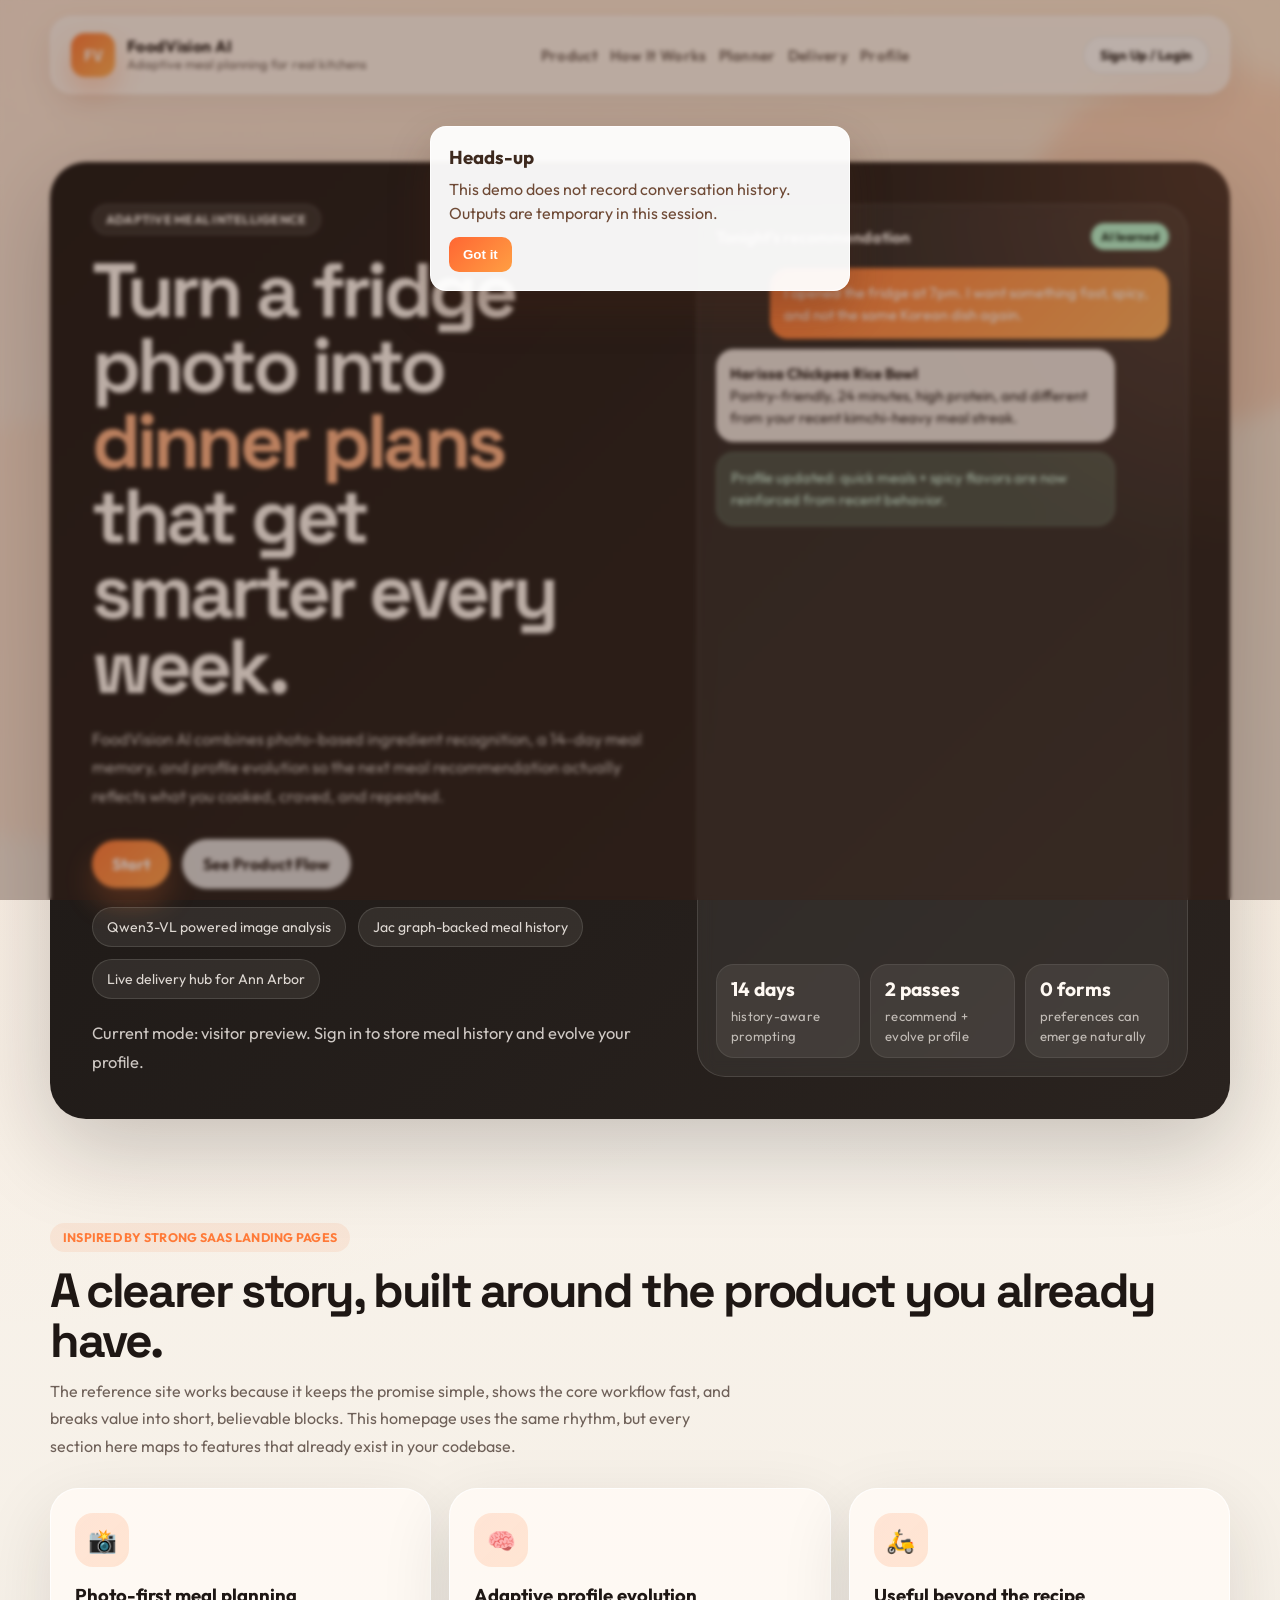
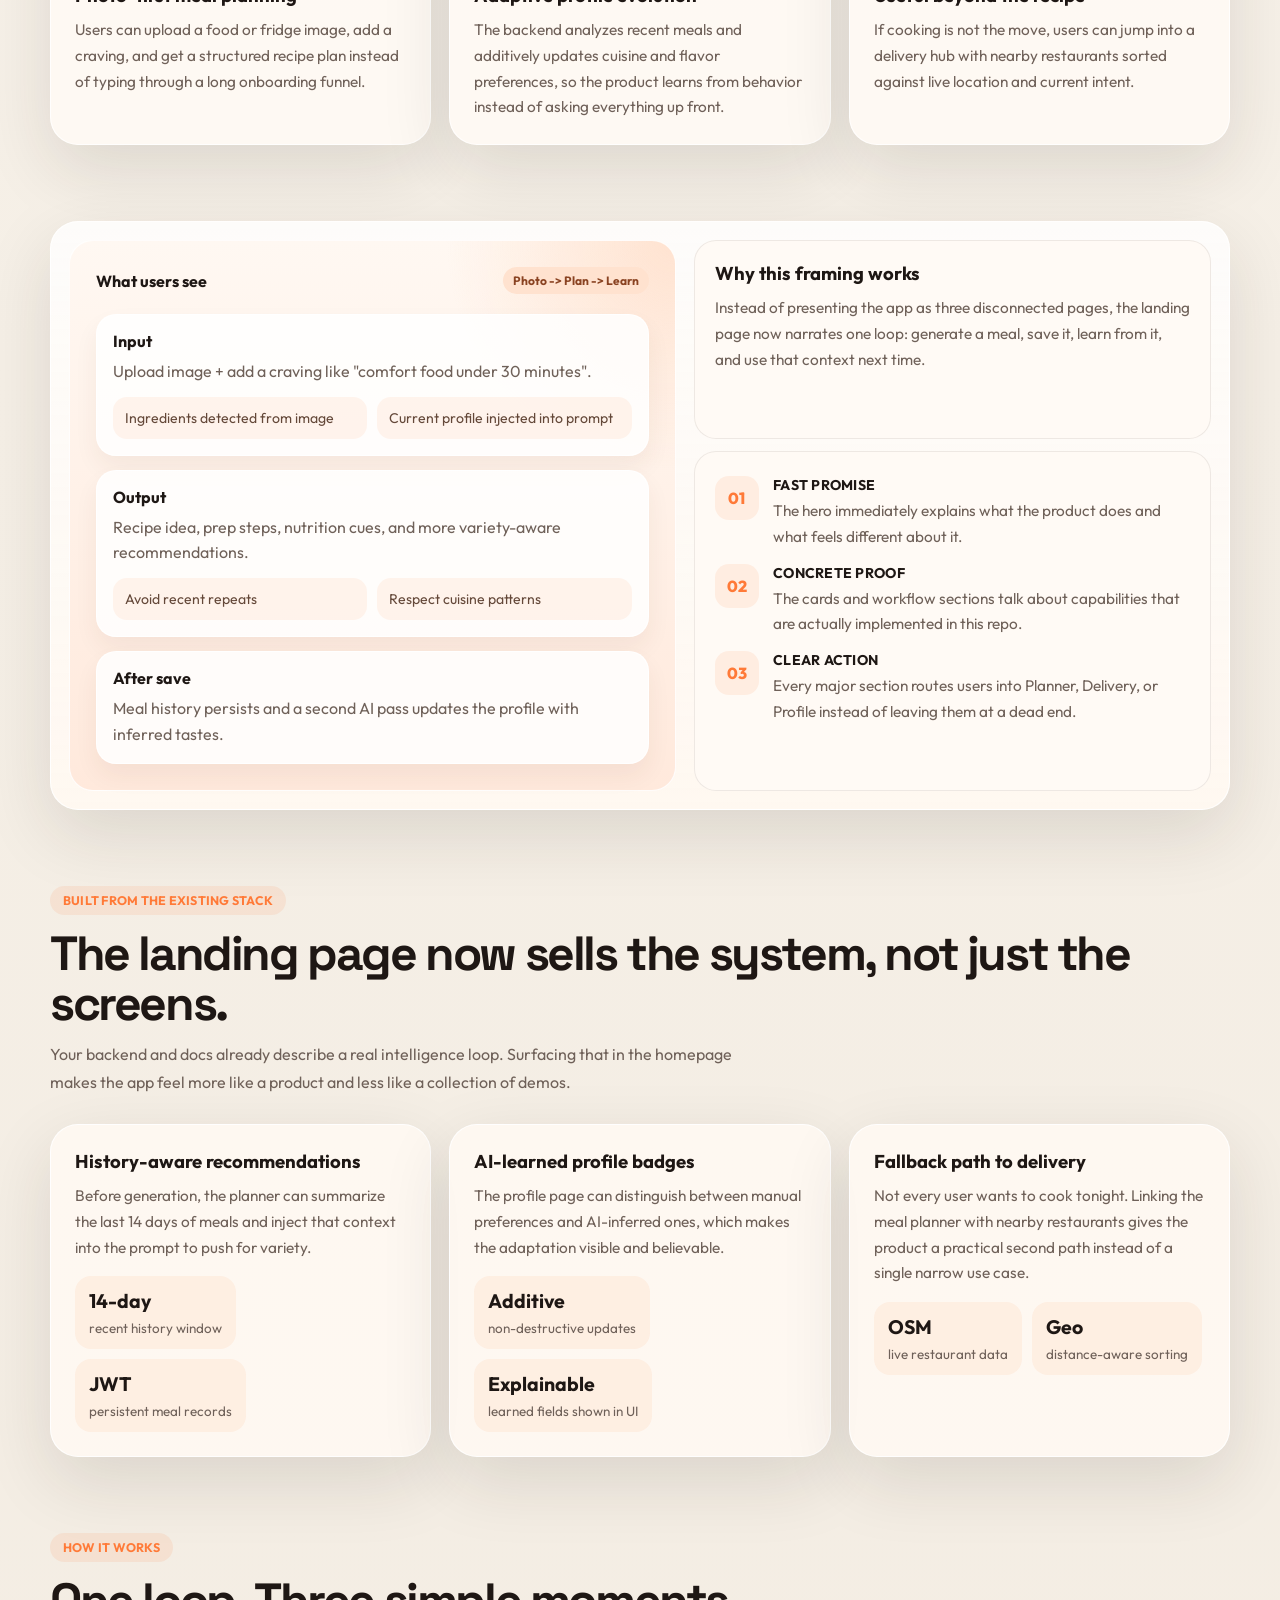
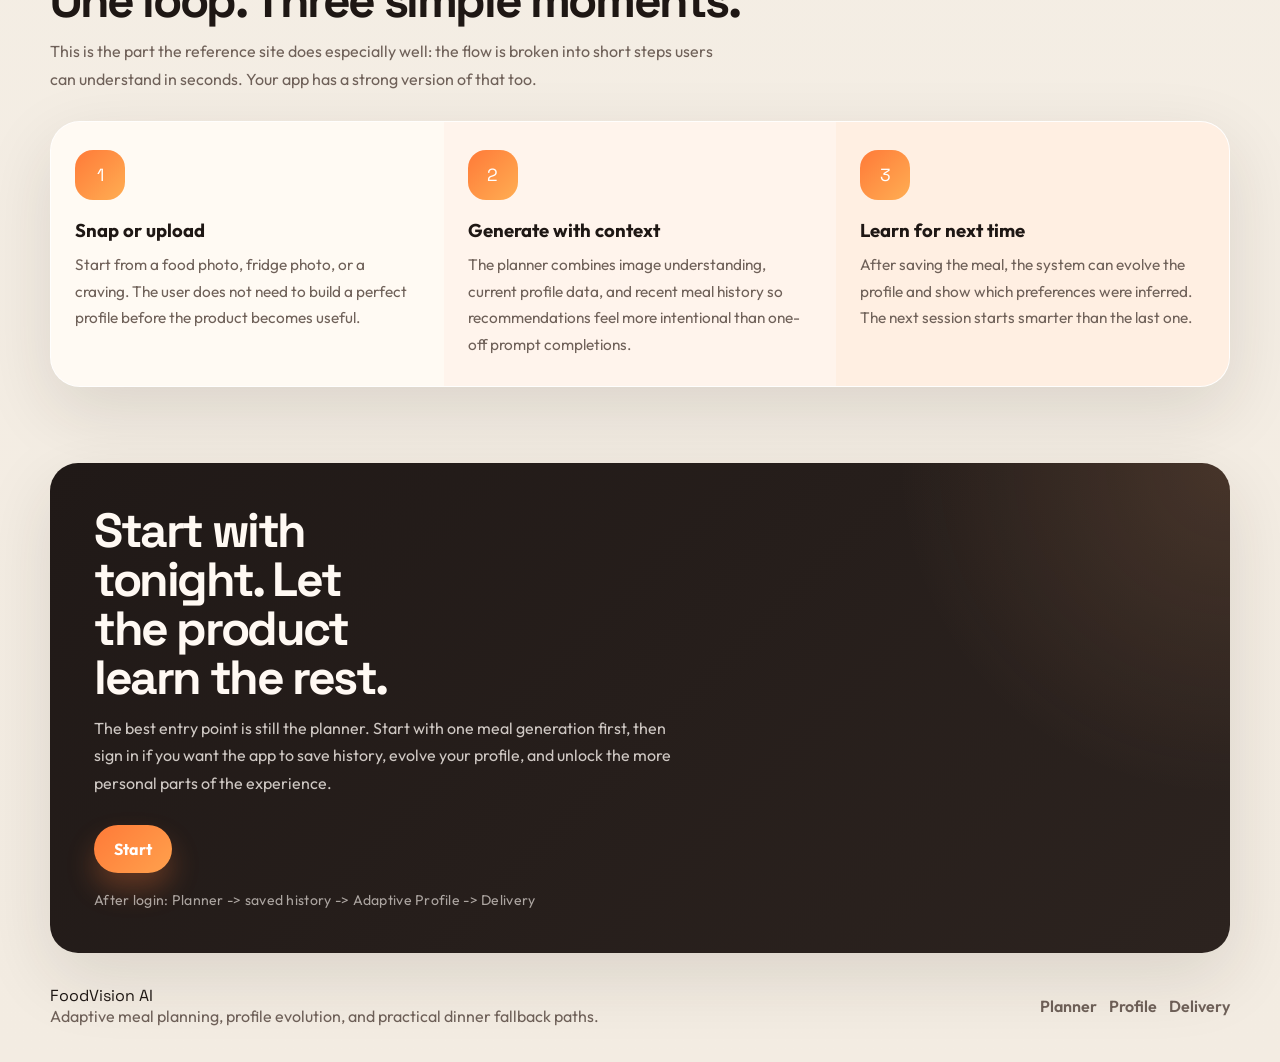
==== index.html @ 0d86e7e7 "publish" ====
<!DOCTYPE html>
<html lang="en">
<head>
  <meta charset="UTF-8" />
  <meta name="viewport" content="width=device-width, initial-scale=1.0" />
  <title>FoodVision AI | Adaptive Meal Planner</title>
  <link rel="preconnect" href="https://fonts.googleapis.com" />
  <link rel="preconnect" href="https://fonts.gstatic.com" crossorigin />
  <link href="https://fonts.googleapis.com/css2?family=Outfit:wght@300;400;500;600;700;800&amp;family=Space+Grotesk:wght@500;700&amp;display=swap" rel="stylesheet" />
  <link rel="stylesheet" href="theme.css" />
  <style>
    :root {
      --landing-bg: #f5efe6;
      --landing-surface: rgba(255, 250, 244, 0.9);
      --landing-surface-strong: #fffaf5;
      --landing-ink: #1e1714;
      --landing-muted: #6f6159;
      --landing-line: rgba(42, 29, 22, 0.12);
      --landing-dark: #1b1715;
      --landing-dark-soft: #2a231f;
      --landing-accent: #ff7a38;
      --landing-accent-soft: #ffd1b5;
      --landing-green: #1b8d58;
      --landing-shadow: 0 24px 70px rgba(42, 29, 22, 0.12);
      --landing-radius: 28px;
    }

    * {
      box-sizing: border-box;
    }

    html {
      scroll-behavior: smooth;
    }

    body.landing-body {
      margin: 0;
      min-height: 100vh;
      color: var(--landing-ink);
      font-family: "Outfit", sans-serif;
      background:
        radial-gradient(circle at top left, rgba(255, 176, 127, 0.22), transparent 30%),
        radial-gradient(circle at top right, rgba(255, 219, 181, 0.5), transparent 28%),
        linear-gradient(180deg, #fbf6ef 0%, var(--landing-bg) 46%, #f3ece2 100%);
    }

    a {
      color: inherit;
    }

    .landing-shell {
      position: relative;
      overflow: hidden;
    }

    .landing-grid {
      width: min(1180px, calc(100% - 32px));
      margin: 0 auto;
    }

    .landing-noise,
    .landing-noise::before,
    .landing-noise::after {
      position: absolute;
      border-radius: 999px;
      pointer-events: none;
      filter: blur(8px);
    }

    .landing-noise {
      inset: 0;
      z-index: 0;
    }

    .landing-noise::before {
      content: "";
      width: 360px;
      height: 360px;
      top: 64px;
      right: -100px;
      background: rgba(255, 138, 84, 0.2);
    }

    .landing-noise::after {
      content: "";
      width: 420px;
      height: 420px;
      left: -160px;
      top: 420px;
      background: rgba(255, 221, 197, 0.44);
    }

    .landing-nav-wrap {
      position: sticky;
      top: 0;
      z-index: 20;
      padding: 16px 0;
      backdrop-filter: blur(12px);
      -webkit-backdrop-filter: blur(12px);
      transition: background-color 0.25s ease, box-shadow 0.25s ease;
    }

    .landing-nav-wrap.scrolled {
      background: rgba(245, 239, 230, 0.86);
      box-shadow: 0 10px 30px rgba(42, 29, 22, 0.08);
    }

    .landing-nav {
      display: flex;
      align-items: center;
      justify-content: space-between;
      gap: 16px;
      padding: 16px 20px;
      border: 1px solid rgba(255, 255, 255, 0.65);
      border-radius: 22px;
      background: rgba(255, 250, 244, 0.72);
      box-shadow: 0 12px 36px rgba(42, 29, 22, 0.08);
    }

    .landing-brand {
      display: flex;
      align-items: center;
      gap: 12px;
      text-decoration: none;
      flex-shrink: 0;
    }

    .landing-brand-mark {
      width: 44px;
      height: 44px;
      border-radius: 14px;
      display: grid;
      place-items: center;
      color: #fff;
      font-family: "Space Grotesk", sans-serif;
      font-weight: 700;
      background: linear-gradient(135deg, var(--landing-accent), #ffae53);
      box-shadow: 0 14px 30px rgba(255, 122, 56, 0.32);
    }

    .landing-brand-text strong,
    .landing-nav-link,
    .landing-kicker,
    .landing-stat-label,
    .landing-section-kicker,
    .landing-bullet-label,
    .landing-cta-note {
      letter-spacing: 0.02em;
    }

    .landing-brand-text strong {
      display: block;
      font-size: 1rem;
      line-height: 1.1;
    }

    .landing-brand-text span {
      display: block;
      color: var(--landing-muted);
      font-size: 0.82rem;
    }

    .landing-nav-links,
    .landing-nav-actions,
    .landing-hero-actions,
    .landing-pill-row,
    .landing-stats,
    .landing-step-list,
    .landing-metric-grid,
    .landing-footer-links {
      display: flex;
      align-items: center;
      gap: 12px;
      flex-wrap: wrap;
    }

    .landing-nav-link {
      font-size: 0.95rem;
      font-weight: 600;
      text-decoration: none;
      color: var(--landing-muted);
      transition: color 0.18s ease;
    }

    .landing-nav-link:hover {
      color: var(--landing-ink);
    }

    .landing-btn-primary,
    .landing-btn-secondary,
    .landing-btn-ghost {
      border: none;
      border-radius: 999px;
      font-family: inherit;
      font-weight: 700;
      cursor: pointer;
      text-decoration: none;
      display: inline-flex;
      align-items: center;
      justify-content: center;
      gap: 8px;
      transition: transform 0.18s ease, box-shadow 0.18s ease, background 0.18s ease;
    }

    .landing-btn-primary {
      padding: 14px 20px;
      color: #fff;
      background: linear-gradient(135deg, var(--landing-accent), #ffa14d);
      box-shadow: 0 16px 28px rgba(255, 122, 56, 0.28);
    }

    .landing-btn-secondary {
      padding: 14px 20px;
      color: var(--landing-ink);
      background: rgba(255, 255, 255, 0.84);
      border: 1px solid rgba(42, 29, 22, 0.08);
    }

    .landing-btn-ghost {
      padding: 10px 16px;
      color: var(--landing-ink);
      background: rgba(255, 255, 255, 0.7);
      border: 1px solid rgba(42, 29, 22, 0.1);
    }

    .landing-btn-primary:hover,
    .landing-btn-secondary:hover,
    .landing-btn-ghost:hover {
      transform: translateY(-2px);
    }

    .landing-btn-primary:hover {
      box-shadow: 0 22px 34px rgba(255, 122, 56, 0.3);
    }

    .landing-hero {
      position: relative;
      z-index: 1;
      padding: 52px 0 28px;
    }

    .landing-hero-card {
      display: grid;
      grid-template-columns: minmax(0, 1.08fr) minmax(320px, 0.92fr);
      gap: 28px;
      padding: clamp(24px, 4vw, 42px);
      border-radius: 36px;
      background:
        radial-gradient(circle at top right, rgba(255, 152, 102, 0.18), transparent 26%),
        linear-gradient(135deg, var(--landing-dark), var(--landing-dark-soft));
      color: #fff9f3;
      box-shadow: 0 28px 90px rgba(24, 19, 16, 0.22);
      overflow: hidden;
    }

    .landing-kicker,
    .landing-section-kicker {
      display: inline-flex;
      align-items: center;
      gap: 8px;
      padding: 7px 13px;
      border-radius: 999px;
      font-size: 0.78rem;
      font-weight: 700;
      text-transform: uppercase;
    }

    .landing-kicker {
      background: rgba(255, 249, 243, 0.1);
      border: 1px solid rgba(255, 249, 243, 0.14);
      margin-bottom: 18px;
    }

    .landing-hero-copy h1,
    .landing-section-head h2,
    .landing-cta-panel h2,
    .landing-footer-brand {
      font-family: "Space Grotesk", sans-serif;
    }

    .landing-hero-copy h1 {
      margin: 0;
      font-size: clamp(2.6rem, 6vw, 4.9rem);
      line-height: 0.98;
      letter-spacing: -0.05em;
      max-width: 11ch;
    }

    .landing-hero-copy h1 span {
      color: #ffb487;
    }

    .landing-hero-copy p {
      margin: 20px 0 0;
      max-width: 56ch;
      color: rgba(255, 249, 243, 0.78);
      line-height: 1.75;
      font-size: 1.03rem;
    }

    .landing-hero-actions {
      margin: 28px 0 18px;
    }

    .landing-pill {
      padding: 10px 14px;
      border-radius: 999px;
      background: rgba(255, 249, 243, 0.08);
      border: 1px solid rgba(255, 249, 243, 0.12);
      font-size: 0.88rem;
      color: rgba(255, 249, 243, 0.84);
    }

    .landing-session {
      margin-top: 20px;
      font-size: 0.92rem;
      color: rgba(255, 249, 243, 0.72);
    }

    .landing-hero-panel {
      position: relative;
      align-self: stretch;
      display: flex;
      flex-direction: column;
      gap: 18px;
      padding: 18px;
      border-radius: 28px;
      background: rgba(255, 249, 243, 0.06);
      border: 1px solid rgba(255, 249, 243, 0.12);
      backdrop-filter: blur(8px);
    }

    .landing-panel-top {
      display: flex;
      align-items: center;
      justify-content: space-between;
      gap: 16px;
    }

    .landing-panel-title {
      font-size: 1rem;
      font-weight: 700;
      margin: 0;
    }

    .landing-live-pill {
      font-size: 0.75rem;
      font-weight: 700;
      color: #12271a;
      background: #b7f7d1;
      border-radius: 999px;
      padding: 6px 10px;
    }

    .landing-chat {
      display: grid;
      gap: 10px;
    }

    .landing-chat-bubble {
      max-width: 88%;
      border-radius: 18px;
      padding: 14px 14px 13px;
      font-size: 0.92rem;
      line-height: 1.5;
    }

    .landing-chat-bubble.user {
      margin-left: auto;
      background: linear-gradient(135deg, var(--landing-accent), #ffb15d);
      color: #fff;
    }

    .landing-chat-bubble.ai {
      background: rgba(255, 249, 243, 0.9);
      color: var(--landing-ink);
    }

    .landing-chat-bubble.ai.success {
      background: rgba(183, 247, 209, 0.18);
      color: #d9ffea;
      border: 1px solid rgba(183, 247, 209, 0.2);
    }

    .landing-stats {
      margin-top: auto;
      gap: 10px;
    }

    .landing-stat {
      flex: 1 1 120px;
      padding: 12px 14px;
      border-radius: 18px;
      background: rgba(255, 249, 243, 0.08);
      border: 1px solid rgba(255, 249, 243, 0.08);
    }

    .landing-stat strong {
      display: block;
      font-size: 1.2rem;
      margin-bottom: 4px;
    }

    .landing-stat-label {
      font-size: 0.82rem;
      color: rgba(255, 249, 243, 0.68);
    }

    .landing-section {
      position: relative;
      z-index: 1;
      padding: 76px 0 0;
    }

    .landing-section-head {
      margin-bottom: 28px;
    }

    .landing-section-kicker {
      color: var(--landing-accent);
      background: rgba(255, 122, 56, 0.1);
      margin-bottom: 14px;
    }

    .landing-section-head h2 {
      margin: 0 0 12px;
      font-size: clamp(2rem, 4vw, 3rem);
      line-height: 1.04;
      letter-spacing: -0.05em;
    }

    .landing-section-head p {
      margin: 0;
      max-width: 62ch;
      color: var(--landing-muted);
      line-height: 1.72;
      font-size: 1rem;
    }

    .landing-feature-grid {
      display: grid;
      grid-template-columns: repeat(3, minmax(0, 1fr));
      gap: 18px;
    }

    .landing-feature-card,
    .landing-storyboard,
    .landing-data-card,
    .landing-cta-panel {
      border-radius: var(--landing-radius);
      box-shadow: var(--landing-shadow);
    }

    .landing-feature-card {
      padding: 24px;
      background: var(--landing-surface);
      border: 1px solid rgba(255, 255, 255, 0.8);
      transition: transform 0.2s ease, box-shadow 0.2s ease;
    }

    .landing-feature-card:hover,
    .landing-data-card:hover {
      transform: translateY(-4px);
      box-shadow: 0 28px 76px rgba(42, 29, 22, 0.14);
    }

    .landing-feature-icon {
      width: 54px;
      height: 54px;
      display: grid;
      place-items: center;
      border-radius: 18px;
      background: linear-gradient(135deg, rgba(255, 122, 56, 0.16), rgba(255, 177, 124, 0.28));
      font-size: 1.45rem;
      margin-bottom: 16px;
    }

    .landing-feature-card h3,
    .landing-data-card h3,
    .landing-storyboard-block h3 {
      margin: 0 0 10px;
      font-size: 1.16rem;
    }

    .landing-feature-card p,
    .landing-data-card p,
    .landing-storyboard-block p,
    .landing-bullet-copy p {
      margin: 0;
      color: var(--landing-muted);
      line-height: 1.68;
      font-size: 0.96rem;
    }

    .landing-storyboard {
      display: grid;
      grid-template-columns: minmax(0, 1.08fr) minmax(320px, 0.92fr);
      gap: 18px;
      padding: 18px;
      background: linear-gradient(180deg, rgba(255, 255, 255, 0.8), rgba(255, 248, 241, 0.96));
      border: 1px solid rgba(255, 255, 255, 0.88);
    }

    .landing-storyboard-visual {
      min-height: 420px;
      padding: 26px;
      border-radius: 24px;
      background:
        radial-gradient(circle at top right, rgba(255, 190, 150, 0.36), transparent 28%),
        linear-gradient(180deg, #fff8f2, #ffe9dc);
      border: 1px solid rgba(255, 255, 255, 0.88);
    }

    .landing-visual-header {
      display: flex;
      justify-content: space-between;
      align-items: center;
      gap: 12px;
      margin-bottom: 20px;
    }

    .landing-visual-header h3 {
      margin: 0;
      font-size: 1rem;
    }

    .landing-visual-shell {
      display: grid;
      gap: 14px;
    }

    .landing-visual-pane {
      border-radius: 20px;
      background: rgba(255, 255, 255, 0.84);
      padding: 16px;
      border: 1px solid rgba(255, 255, 255, 0.92);
      box-shadow: 0 12px 24px rgba(84, 54, 41, 0.06);
    }

    .landing-mini-grid {
      display: grid;
      gap: 10px;
      grid-template-columns: repeat(2, minmax(0, 1fr));
      margin-top: 12px;
    }

    .landing-mini-card {
      border-radius: 14px;
      padding: 12px;
      background: rgba(255, 122, 56, 0.08);
      color: #644839;
      font-size: 0.88rem;
    }

    .landing-storyboard-copy {
      display: grid;
      gap: 12px;
    }

    .landing-storyboard-block {
      padding: 20px;
      border-radius: 22px;
      background: var(--landing-surface-strong);
      border: 1px solid rgba(42, 29, 22, 0.08);
    }

    .landing-bullet-list {
      display: grid;
      gap: 14px;
      margin-top: 4px;
    }

    .landing-bullet {
      display: grid;
      grid-template-columns: 44px minmax(0, 1fr);
      gap: 14px;
      align-items: start;
    }

    .landing-bullet-mark {
      width: 44px;
      height: 44px;
      border-radius: 14px;
      display: grid;
      place-items: center;
      background: rgba(255, 122, 56, 0.1);
      color: var(--landing-accent);
      font-weight: 800;
    }

    .landing-bullet-label {
      display: block;
      font-size: 0.88rem;
      font-weight: 700;
      color: var(--landing-ink);
      margin-bottom: 4px;
      text-transform: uppercase;
    }

    .landing-data-grid {
      display: grid;
      grid-template-columns: repeat(3, minmax(0, 1fr));
      gap: 18px;
    }

    .landing-data-card {
      padding: 24px;
      background: rgba(255, 250, 244, 0.84);
      border: 1px solid rgba(255, 255, 255, 0.84);
      transition: transform 0.2s ease, box-shadow 0.2s ease;
    }

    .landing-metric-grid {
      gap: 10px;
      margin-top: 16px;
    }

    .landing-metric {
      min-width: 120px;
      padding: 12px 14px;
      border-radius: 16px;
      background: rgba(255, 122, 56, 0.08);
    }

    .landing-metric strong {
      display: block;
      font-size: 1.22rem;
      margin-bottom: 4px;
    }

    .landing-metric span {
      color: var(--landing-muted);
      font-size: 0.84rem;
    }

    .landing-step-list {
      align-items: stretch;
      gap: 0;
      border-radius: 30px;
      overflow: hidden;
      box-shadow: var(--landing-shadow);
      background: #fffaf5;
      border: 1px solid rgba(255, 255, 255, 0.86);
    }

    .landing-step {
      flex: 1 1 0;
      padding: 28px 24px;
      background: rgba(255, 250, 244, 0.94);
    }

    .landing-step:nth-child(2) {
      background: rgba(255, 244, 236, 0.96);
    }

    .landing-step:nth-child(3) {
      background: rgba(255, 238, 225, 0.92);
    }

    .landing-step-number {
      width: 50px;
      height: 50px;
      margin-bottom: 18px;
      border-radius: 18px;
      display: grid;
      place-items: center;
      color: #fff;
      font-family: "Space Grotesk", sans-serif;
      font-size: 1.1rem;
      background: linear-gradient(135deg, var(--landing-accent), #ffae53);
    }

    .landing-step h3 {
      margin: 0 0 10px;
      font-size: 1.16rem;
    }

    .landing-step p {
      margin: 0;
      color: var(--landing-muted);
      line-height: 1.72;
      font-size: 0.96rem;
    }

    .landing-cta-panel {
      position: relative;
      overflow: hidden;
      padding: clamp(28px, 4vw, 44px);
      margin-bottom: 32px;
      background:
        radial-gradient(circle at top right, rgba(255, 177, 124, 0.14), transparent 26%),
        linear-gradient(135deg, #201917, #2c231f);
      color: #fff9f3;
    }

    .landing-cta-panel h2 {
      margin: 0 0 12px;
      font-size: clamp(2rem, 4vw, 3rem);
      line-height: 1.02;
      letter-spacing: -0.05em;
      max-width: 10ch;
    }

    .landing-cta-panel p {
      margin: 0 0 24px;
      max-width: 54ch;
      color: rgba(255, 249, 243, 0.78);
      line-height: 1.72;
    }

    .landing-cta-note {
      margin-top: 16px;
      font-size: 0.88rem;
      color: rgba(255, 249, 243, 0.62);
    }

    .landing-footer {
      display: flex;
      align-items: center;
      justify-content: space-between;
      gap: 16px;
      padding: 0 0 36px;
      color: var(--landing-muted);
    }

    .landing-footer-brand {
      font-size: 1rem;
      color: var(--landing-ink);
    }

    .landing-footer-link {
      text-decoration: none;
      font-weight: 600;
      color: var(--landing-muted);
    }

    .landing-footer-link:hover {
      color: var(--landing-ink);
    }

    .reveal {
      opacity: 0;
      transform: translateY(28px);
      transition: opacity 0.7s ease, transform 0.7s ease;
    }

    .reveal.is-visible {
      opacity: 1;
      transform: translateY(0);
    }

    @media (max-width: 1024px) {
      .landing-hero-card,
      .landing-storyboard,
      .landing-data-grid {
        grid-template-columns: 1fr;
      }

      .landing-feature-grid {
        grid-template-columns: repeat(2, minmax(0, 1fr));
      }

      .landing-nav {
        flex-wrap: wrap;
      }
    }

    @media (max-width: 720px) {
      .landing-grid {
        width: min(100% - 20px, 1180px);
      }

      .landing-nav-wrap {
        padding: 10px 0;
      }

      .landing-nav {
        border-radius: 18px;
        padding: 14px;
      }

      .landing-nav-links,
      .landing-nav-actions {
        width: 100%;
      }

      .landing-nav-links {
        justify-content: space-between;
        gap: 8px 14px;
      }

      .landing-nav-actions {
        justify-content: flex-end;
      }

      .landing-hero {
        padding-top: 28px;
      }

      .landing-hero-card {
        padding: 22px;
        border-radius: 28px;
      }

      .landing-feature-grid,
      .landing-data-grid {
        grid-template-columns: 1fr;
      }

      .landing-step-list {
        flex-direction: column;
      }

      .landing-footer {
        flex-direction: column;
        align-items: flex-start;
      }

      .landing-footer-links {
        gap: 16px;
      }
    }
  </style>
</head>
<body class="landing-body">
  <div class="landing-shell">
    <div class="landing-noise" aria-hidden="true"></div>

    <div class="landing-nav-wrap" id="landingNavWrap">
      <div class="landing-grid">
        <header class="landing-nav">
          <a class="landing-brand" href="index.html" aria-label="FoodVision AI home">
            <div class="landing-brand-mark">FV</div>
            <div class="landing-brand-text">
              <strong>FoodVision AI</strong>
              <span>Adaptive meal planning for real kitchens</span>
            </div>
          </a>

          <nav class="landing-nav-links" aria-label="Primary">
            <a class="landing-nav-link" href="#product">Product</a>
            <a class="landing-nav-link" href="#how-it-works">How It Works</a>
            <a class="landing-nav-link" href="calories.html">Planner</a>
            <a class="landing-nav-link" href="delivery.html">Delivery</a>
            <a class="landing-nav-link" href="profile.html">Profile</a>
          </nav>

          <div class="landing-nav-actions">
            <button id="topAuthBtn" class="landing-btn-ghost" type="button">Sign Up / Login</button>
          </div>
        </header>
      </div>
    </div>

    <main>
      <section class="landing-hero">
        <div class="landing-grid">
          <div class="landing-hero-card reveal">
            <div class="landing-hero-copy">
              <div class="landing-kicker">Adaptive Meal Intelligence</div>
              <h1>Turn a fridge photo into <span>dinner plans</span> that get smarter every week.</h1>
              <p>
                FoodVision AI combines photo-based ingredient recognition, a 14-day meal memory,
                and profile evolution so the next meal recommendation actually reflects what you
                cooked, craved, and repeated.
              </p>

              <div class="landing-hero-actions">
                <a class="landing-btn-primary" href="food-login.html?return=calories.html">Start</a>
                <a class="landing-btn-secondary" href="#product">See Product Flow</a>
              </div>

              <div class="landing-pill-row">
                <div class="landing-pill">Qwen3-VL powered image analysis</div>
                <div class="landing-pill">Jac graph-backed meal history</div>
                <div class="landing-pill">Live delivery hub for Ann Arbor</div>
              </div>

              <p class="landing-session" id="sessionInfo">Checking session status...</p>
            </div>

            <aside class="landing-hero-panel" aria-label="Product preview">
              <div class="landing-panel-top">
                <div>
                  <p class="landing-panel-title">Tonight's recommendation</p>
                </div>
                <span class="landing-live-pill">AI learned</span>
              </div>

              <div class="landing-chat">
                <div class="landing-chat-bubble user">
                  I opened the fridge at 7pm. I want something fast, spicy, and not the same Korean dish again.
                </div>
                <div class="landing-chat-bubble ai">
                  <strong>Harissa Chickpea Rice Bowl</strong><br />
                  Pantry-friendly, 24 minutes, high protein, and different from your recent kimchi-heavy meal streak.
                </div>
                <div class="landing-chat-bubble ai success">
                  Profile updated: quick meals + spicy flavors are now reinforced from recent behavior.
                </div>
              </div>

              <div class="landing-stats">
                <div class="landing-stat">
                  <strong>14 days</strong>
                  <span class="landing-stat-label">history-aware prompting</span>
                </div>
                <div class="landing-stat">
                  <strong>2 passes</strong>
                  <span class="landing-stat-label">recommend + evolve profile</span>
                </div>
                <div class="landing-stat">
                  <strong>0 forms</strong>
                  <span class="landing-stat-label">preferences can emerge naturally</span>
                </div>
              </div>
            </aside>
          </div>
        </div>
      </section>

      <section class="landing-section" id="product">
        <div class="landing-grid">
          <div class="landing-section-head reveal">
            <div class="landing-section-kicker">Inspired by strong SaaS landing pages</div>
            <h2>A clearer story, built around the product you already have.</h2>
            <p>
              The reference site works because it keeps the promise simple, shows the core workflow
              fast, and breaks value into short, believable blocks. This homepage uses the same
              rhythm, but every section here maps to features that already exist in your codebase.
            </p>
          </div>

          <div class="landing-feature-grid">
            <article class="landing-feature-card reveal">
              <div class="landing-feature-icon">📸</div>
              <h3>Photo-first meal planning</h3>
              <p>
                Users can upload a food or fridge image, add a craving, and get a structured recipe
                plan instead of typing through a long onboarding funnel.
              </p>
            </article>

            <article class="landing-feature-card reveal">
              <div class="landing-feature-icon">🧠</div>
              <h3>Adaptive profile evolution</h3>
              <p>
                The backend analyzes recent meals and additively updates cuisine and flavor
                preferences, so the product learns from behavior instead of asking everything up front.
              </p>
            </article>

            <article class="landing-feature-card reveal">
              <div class="landing-feature-icon">🛵</div>
              <h3>Useful beyond the recipe</h3>
              <p>
                If cooking is not the move, users can jump into a delivery hub with nearby
                restaurants sorted against live location and current intent.
              </p>
            </article>
          </div>
        </div>
      </section>

      <section class="landing-section">
        <div class="landing-grid">
          <div class="landing-storyboard reveal">
            <div class="landing-storyboard-visual">
              <div class="landing-visual-header">
                <h3>What users see</h3>
                <span class="landing-live-pill" style="background:#ffe2cf;color:#8a4322;">Photo -> Plan -> Learn</span>
              </div>

              <div class="landing-visual-shell">
                <div class="landing-visual-pane">
                  <strong>Input</strong>
                  <p style="margin:8px 0 0;color:#6f6159;line-height:1.6;">
                    Upload image + add a craving like "comfort food under 30 minutes".
                  </p>
                  <div class="landing-mini-grid">
                    <div class="landing-mini-card">Ingredients detected from image</div>
                    <div class="landing-mini-card">Current profile injected into prompt</div>
                  </div>
                </div>

                <div class="landing-visual-pane">
                  <strong>Output</strong>
                  <p style="margin:8px 0 0;color:#6f6159;line-height:1.6;">
                    Recipe idea, prep steps, nutrition cues, and more variety-aware recommendations.
                  </p>
                  <div class="landing-mini-grid">
                    <div class="landing-mini-card">Avoid recent repeats</div>
                    <div class="landing-mini-card">Respect cuisine patterns</div>
                  </div>
                </div>

                <div class="landing-visual-pane">
                  <strong>After save</strong>
                  <p style="margin:8px 0 0;color:#6f6159;line-height:1.6;">
                    Meal history persists and a second AI pass updates the profile with inferred tastes.
                  </p>
                </div>
              </div>
            </div>

            <div class="landing-storyboard-copy">
              <div class="landing-storyboard-block">
                <h3>Why this framing works</h3>
                <p>
                  Instead of presenting the app as three disconnected pages, the landing page now
                  narrates one loop: generate a meal, save it, learn from it, and use that context
                  next time.
                </p>
              </div>

              <div class="landing-storyboard-block">
                <div class="landing-bullet-list">
                  <div class="landing-bullet">
                    <div class="landing-bullet-mark">01</div>
                    <div class="landing-bullet-copy">
                      <span class="landing-bullet-label">Fast promise</span>
                      <p>The hero immediately explains what the product does and what feels different about it.</p>
                    </div>
                  </div>

                  <div class="landing-bullet">
                    <div class="landing-bullet-mark">02</div>
                    <div class="landing-bullet-copy">
                      <span class="landing-bullet-label">Concrete proof</span>
                      <p>The cards and workflow sections talk about capabilities that are actually implemented in this repo.</p>
                    </div>
                  </div>

                  <div class="landing-bullet">
                    <div class="landing-bullet-mark">03</div>
                    <div class="landing-bullet-copy">
                      <span class="landing-bullet-label">Clear action</span>
                      <p>Every major section routes users into Planner, Delivery, or Profile instead of leaving them at a dead end.</p>
                    </div>
                  </div>
                </div>
              </div>
            </div>
          </div>
        </div>
      </section>

      <section class="landing-section">
        <div class="landing-grid">
          <div class="landing-section-head reveal">
            <div class="landing-section-kicker">Built From The Existing Stack</div>
            <h2>The landing page now sells the system, not just the screens.</h2>
            <p>
              Your backend and docs already describe a real intelligence loop. Surfacing that in the
              homepage makes the app feel more like a product and less like a collection of demos.
            </p>
          </div>

          <div class="landing-data-grid">
            <article class="landing-data-card reveal">
              <h3>History-aware recommendations</h3>
              <p>
                Before generation, the planner can summarize the last 14 days of meals and inject
                that context into the prompt to push for variety.
              </p>
              <div class="landing-metric-grid">
                <div class="landing-metric">
                  <strong>14-day</strong>
                  <span>recent history window</span>
                </div>
                <div class="landing-metric">
                  <strong>JWT</strong>
                  <span>persistent meal records</span>
                </div>
              </div>
            </article>

            <article class="landing-data-card reveal">
              <h3>AI-learned profile badges</h3>
              <p>
                The profile page can distinguish between manual preferences and AI-inferred ones,
                which makes the adaptation visible and believable.
              </p>
              <div class="landing-metric-grid">
                <div class="landing-metric">
                  <strong>Additive</strong>
                  <span>non-destructive updates</span>
                </div>
                <div class="landing-metric">
                  <strong>Explainable</strong>
                  <span>learned fields shown in UI</span>
                </div>
              </div>
            </article>

            <article class="landing-data-card reveal">
              <h3>Fallback path to delivery</h3>
              <p>
                Not every user wants to cook tonight. Linking the meal planner with nearby restaurants
                gives the product a practical second path instead of a single narrow use case.
              </p>
              <div class="landing-metric-grid">
                <div class="landing-metric">
                  <strong>OSM</strong>
                  <span>live restaurant data</span>
                </div>
                <div class="landing-metric">
                  <strong>Geo</strong>
                  <span>distance-aware sorting</span>
                </div>
              </div>
            </article>
          </div>
        </div>
      </section>

      <section class="landing-section" id="how-it-works">
        <div class="landing-grid">
          <div class="landing-section-head reveal">
            <div class="landing-section-kicker">How It Works</div>
            <h2>One loop. Three simple moments.</h2>
            <p>
              This is the part the reference site does especially well: the flow is broken into
              short steps users can understand in seconds. Your app has a strong version of that too.
            </p>
          </div>

          <div class="landing-step-list reveal">
            <article class="landing-step">
              <div class="landing-step-number">1</div>
              <h3>Snap or upload</h3>
              <p>
                Start from a food photo, fridge photo, or a craving. The user does not need to build
                a perfect profile before the product becomes useful.
              </p>
            </article>

            <article class="landing-step">
              <div class="landing-step-number">2</div>
              <h3>Generate with context</h3>
              <p>
                The planner combines image understanding, current profile data, and recent meal
                history so recommendations feel more intentional than one-off prompt completions.
              </p>
            </article>

            <article class="landing-step">
              <div class="landing-step-number">3</div>
              <h3>Learn for next time</h3>
              <p>
                After saving the meal, the system can evolve the profile and show which preferences
                were inferred. The next session starts smarter than the last one.
              </p>
            </article>
          </div>
        </div>
      </section>

      <section class="landing-section">
        <div class="landing-grid">
          <div class="landing-cta-panel reveal">
            <h2>Start with tonight. Let the product learn the rest.</h2>
            <p>
              The best entry point is still the planner. Start with one meal generation first, then
              sign in if you want the app to save history, evolve your profile, and unlock the more
              personal parts of the experience.
            </p>

            <div class="landing-hero-actions">
              <a class="landing-btn-primary" href="food-login.html?return=calories.html">Start</a>
            </div>

            <div class="landing-cta-note">
              After login: Planner -> saved history -> Adaptive Profile -> Delivery
            </div>
          </div>

          <footer class="landing-footer">
            <div>
              <div class="landing-footer-brand">FoodVision AI</div>
              <div>Adaptive meal planning, profile evolution, and practical dinner fallback paths.</div>
            </div>
            <div class="landing-footer-links">
              <a class="landing-footer-link" href="calories.html">Planner</a>
              <a class="landing-footer-link" href="profile.html">Profile</a>
              <a class="landing-footer-link" href="delivery.html">Delivery</a>
            </div>
          </footer>
        </div>
      </section>
    </main>
  </div>

  <script src="auth.js"></script>
  <script>
    (function () {
      var user = FoodAuth.getUser();
      var sessionInfo = document.getElementById("sessionInfo");
      var authBinding = FoodAuth.wireTopbarAuth("topAuthBtn", refreshSessionText);
      var navWrap = document.getElementById("landingNavWrap");
      var reveals = document.querySelectorAll(".reveal");

      FoodAuth.showNoHistoryPopup();

      function refreshSessionText() {
        user = FoodAuth.getUser();
        if (!user) {
          sessionInfo.textContent = "Current mode: visitor preview. Sign in to store meal history and evolve your profile.";
          return;
        }

        if (user.mode === "guest") {
          sessionInfo.textContent = "Current mode: guest session. You can explore the planner without creating a permanent account.";
        } else if (user.mode === "phone") {
          sessionInfo.textContent = "Current mode: signed in by phone (" + user.phone + "). Adaptive features will use your saved records.";
        } else {
          sessionInfo.textContent = "Current mode: signed in by email (" + user.email + "). Adaptive features will use your saved records.";
        }
      }

      function revealOnScroll() {
        if (!("IntersectionObserver" in window)) {
          reveals.forEach(function (el) { el.classList.add("is-visible"); });
          return;
        }

        var observer = new IntersectionObserver(function (entries) {
          entries.forEach(function (entry) {
            if (entry.isIntersecting) {
              entry.target.classList.add("is-visible");
              observer.unobserve(entry.target);
            }
          });
        }, { threshold: 0.16 });

        reveals.forEach(function (el) {
          observer.observe(el);
        });
      }

      function syncNavState() {
        if (window.scrollY > 12) {
          navWrap.classList.add("scrolled");
        } else {
          navWrap.classList.remove("scrolled");
        }
      }

      refreshSessionText();
      revealOnScroll();
      syncNavState();

      if (authBinding && typeof authBinding.refresh === "function") {
        authBinding.refresh();
      }

      window.addEventListener("scroll", syncNavState, { passive: true });
    })();
  </script>
</body>
</html>
---- theme.css ----
:root {
  --bg-1: #fff4e8;
  --bg-2: #ffd7b8;
  --bg-3: #ff9f7a;
  --card: rgba(255, 255, 255, 0.78);
  --card-strong: rgba(255, 255, 255, 0.92);
  --text: #3d291e;
  --muted: #805941;
  --accent: #ff6633;
  --accent-2: #ff9f43;
  --success: #1f9d55;
  --error: #d64545;
  --ring: rgba(255, 102, 51, 0.25);
  --shadow: 0 20px 50px rgba(80, 40, 20, 0.2);
}

* {
  box-sizing: border-box;
}

body {
  margin: 0;
  min-height: 100vh;
  font-family: "Outfit", sans-serif;
  color: var(--text);
  background:
    linear-gradient(120deg, rgba(255, 248, 239, 0.86), rgba(255, 240, 226, 0.74)),
    url("https://images.unsplash.com/photo-1498837167922-ddd27525d352?auto=format&fit=crop&w=2000&q=80") center/cover fixed no-repeat;
}

.bg-orbs {
  position: fixed;
  inset: 0;
  pointer-events: none;
  z-index: 0;
}

.orb {
  position: absolute;
  border-radius: 999px;
  filter: blur(2px);
  opacity: 0.55;
  animation: drift 14s ease-in-out infinite;
}

.orb:nth-child(1) {
  width: 220px;
  height: 220px;
  background: #ffe6c6;
  left: 6%;
  top: 7%;
}

.orb:nth-child(2) {
  width: 170px;
  height: 170px;
  background: #ffb385;
  right: 8%;
  top: 12%;
  animation-delay: 1.2s;
}

.orb:nth-child(3) {
  width: 260px;
  height: 260px;
  background: #ffdbb5;
  left: 24%;
  bottom: -40px;
  animation-delay: 2.8s;
}

.orb:nth-child(4) {
  width: 190px;
  height: 190px;
  background: #ff9b7e;
  right: 20%;
  bottom: 6%;
  animation-delay: 3.4s;
}

@keyframes drift {
  0%,
  100% { transform: translateY(0) translateX(0); }
  50% { transform: translateY(-14px) translateX(8px); }
}

.page {
  position: relative;
  z-index: 1;
  max-width: 1120px;
  margin: 0 auto;
  padding: 20px;
}

.topbar {
  background: var(--card);
  border: 1px solid rgba(255, 255, 255, 0.5);
  box-shadow: var(--shadow);
  border-radius: 18px;
  backdrop-filter: blur(9px);
  display: flex;
  align-items: center;
  justify-content: space-between;
  gap: 12px;
  padding: 12px 16px;
  position: sticky;
  top: 12px;
  z-index: 20;
}

.brand {
  display: flex;
  align-items: center;
  gap: 10px;
  font-weight: 800;
}

.brand-badge {
  width: 38px;
  height: 38px;
  border-radius: 12px;
  background: linear-gradient(135deg, var(--accent), var(--accent-2));
  color: #fff;
  display: grid;
  place-items: center;
  box-shadow: 0 10px 24px rgba(255, 102, 51, 0.3);
}

.nav-links {
  display: flex;
  flex-wrap: wrap;
  gap: 8px;
}

.nav-link {
  text-decoration: none;
  color: #7a3d1f;
  font-weight: 600;
  padding: 8px 12px;
  border-radius: 999px;
  background: rgba(255, 255, 255, 0.72);
  border: 1px solid rgba(255, 255, 255, 0.8);
  transition: transform .2s ease, box-shadow .2s ease, background .2s ease;
}

.nav-link:hover {
  transform: translateY(-1px) scale(1.04);
  box-shadow: 0 8px 18px rgba(80, 40, 20, 0.14);
}

.nav-link.active {
  background: linear-gradient(135deg, var(--accent), var(--accent-2));
  color: #fff;
  border-color: transparent;
}

.pill-btn,
.ghost-btn {
  border: none;
  cursor: pointer;
  border-radius: 999px;
  font-weight: 700;
  padding: 10px 15px;
  font-family: inherit;
  transition: transform .16s ease, box-shadow .16s ease, filter .16s ease;
  position: relative;
  overflow: hidden;
}

.pill-btn {
  color: #fff;
  background: linear-gradient(120deg, #ff6633, #ff9f43, #ff7043);
  background-size: 180% 180%;
  animation: gradientShift 2.8s ease infinite;
  box-shadow: 0 10px 24px rgba(255, 102, 51, 0.28);
}

.ghost-btn {
  color: #7a3d1f;
  background: rgba(255, 255, 255, 0.8);
  border: 1px solid rgba(255, 255, 255, 0.75);
}

.pill-btn::before,
.ghost-btn::before {
  content: "";
  position: absolute;
  left: -60%;
  top: -150%;
  width: 38%;
  height: 320%;
  transform: rotate(22deg);
  background: linear-gradient(90deg, transparent, rgba(255,255,255,.45), transparent);
  opacity: 0;
}

.pill-btn::after,
.ghost-btn::after {
  content: "";
  position: absolute;
  inset: -3px;
  border-radius: 999px;
  border: 2px solid rgba(255, 150, 95, 0.0);
  pointer-events: none;
}

.pill-btn:hover,
.ghost-btn:hover {
  transform: translateY(-3px) scale(1.08);
  box-shadow: 0 18px 30px rgba(80, 40, 20, 0.26);
  filter: saturate(1.1);
}

.pill-btn:hover::before,
.ghost-btn:hover::before {
  opacity: 1;
  animation: btnShine 1.2s linear infinite;
}

.pill-btn:hover::after,
.ghost-btn:hover::after {
  border-color: rgba(255, 146, 87, 0.5);
  animation: btnPulse 1s ease-in-out infinite;
}

.pill-btn:active,
.ghost-btn:active {
  transform: translateY(0) scale(0.97);
}

.panel {
  margin-top: 18px;
  background: var(--card);
  border: 1px solid rgba(255, 255, 255, 0.48);
  border-radius: 22px;
  box-shadow: var(--shadow);
  backdrop-filter: blur(8px);
  padding: clamp(18px, 3vw, 28px);
  animation: panelRise .45s ease both;
}

.panel h1,
.panel h2,
.panel h3 {
  margin-top: 0;
}

.grid {
  display: grid;
  gap: 16px;
}

.grid-3 {
  grid-template-columns: repeat(3, minmax(0, 1fr));
}

.grid-2 {
  grid-template-columns: repeat(2, minmax(0, 1fr));
}

.card {
  background: var(--card-strong);
  border: 1px solid rgba(255, 255, 255, 0.75);
  border-radius: 18px;
  padding: 16px;
  transition: transform .22s ease, box-shadow .22s ease;
}

.card:hover {
  transform: translateY(-2px);
  box-shadow: 0 16px 26px rgba(80, 40, 20, 0.14);
}

.input,
textarea,
select {
  width: 100%;
  padding: 12px 14px;
  border-radius: 12px;
  border: 1px solid rgba(167, 118, 89, 0.35);
  background: rgba(255, 255, 255, 0.9);
  color: var(--text);
  font-size: 0.98rem;
  outline: none;
}

.input:focus,
textarea:focus,
select:focus {
  border-color: var(--accent);
  box-shadow: 0 0 0 4px var(--ring);
}

.status {
  min-height: 20px;
  font-size: 0.9rem;
  font-weight: 600;
}

.status.success {
  color: var(--success);
}

.status.error {
  color: var(--error);
}

.hint {
  color: var(--muted);
  font-size: 0.9rem;
}

.hidden {
  display: none !important;
}

@keyframes panelRise {
  from {
    opacity: 0;
    transform: translateY(8px);
  }
  to {
    opacity: 1;
    transform: translateY(0);
  }
}

@keyframes gradientShift {
  0% { background-position: 0% 50%; }
  50% { background-position: 100% 50%; }
  100% { background-position: 0% 50%; }
}

@keyframes btnShine {
  from { left: -60%; }
  to { left: 140%; }
}

@keyframes btnPulse {
  0% { transform: scale(0.96); opacity: .65; }
  100% { transform: scale(1.06); opacity: 0; }
}

@media (max-width: 960px) {
  .grid-3,
  .grid-2 {
    grid-template-columns: 1fr;
  }

  .topbar {
    flex-wrap: wrap;
  }
}
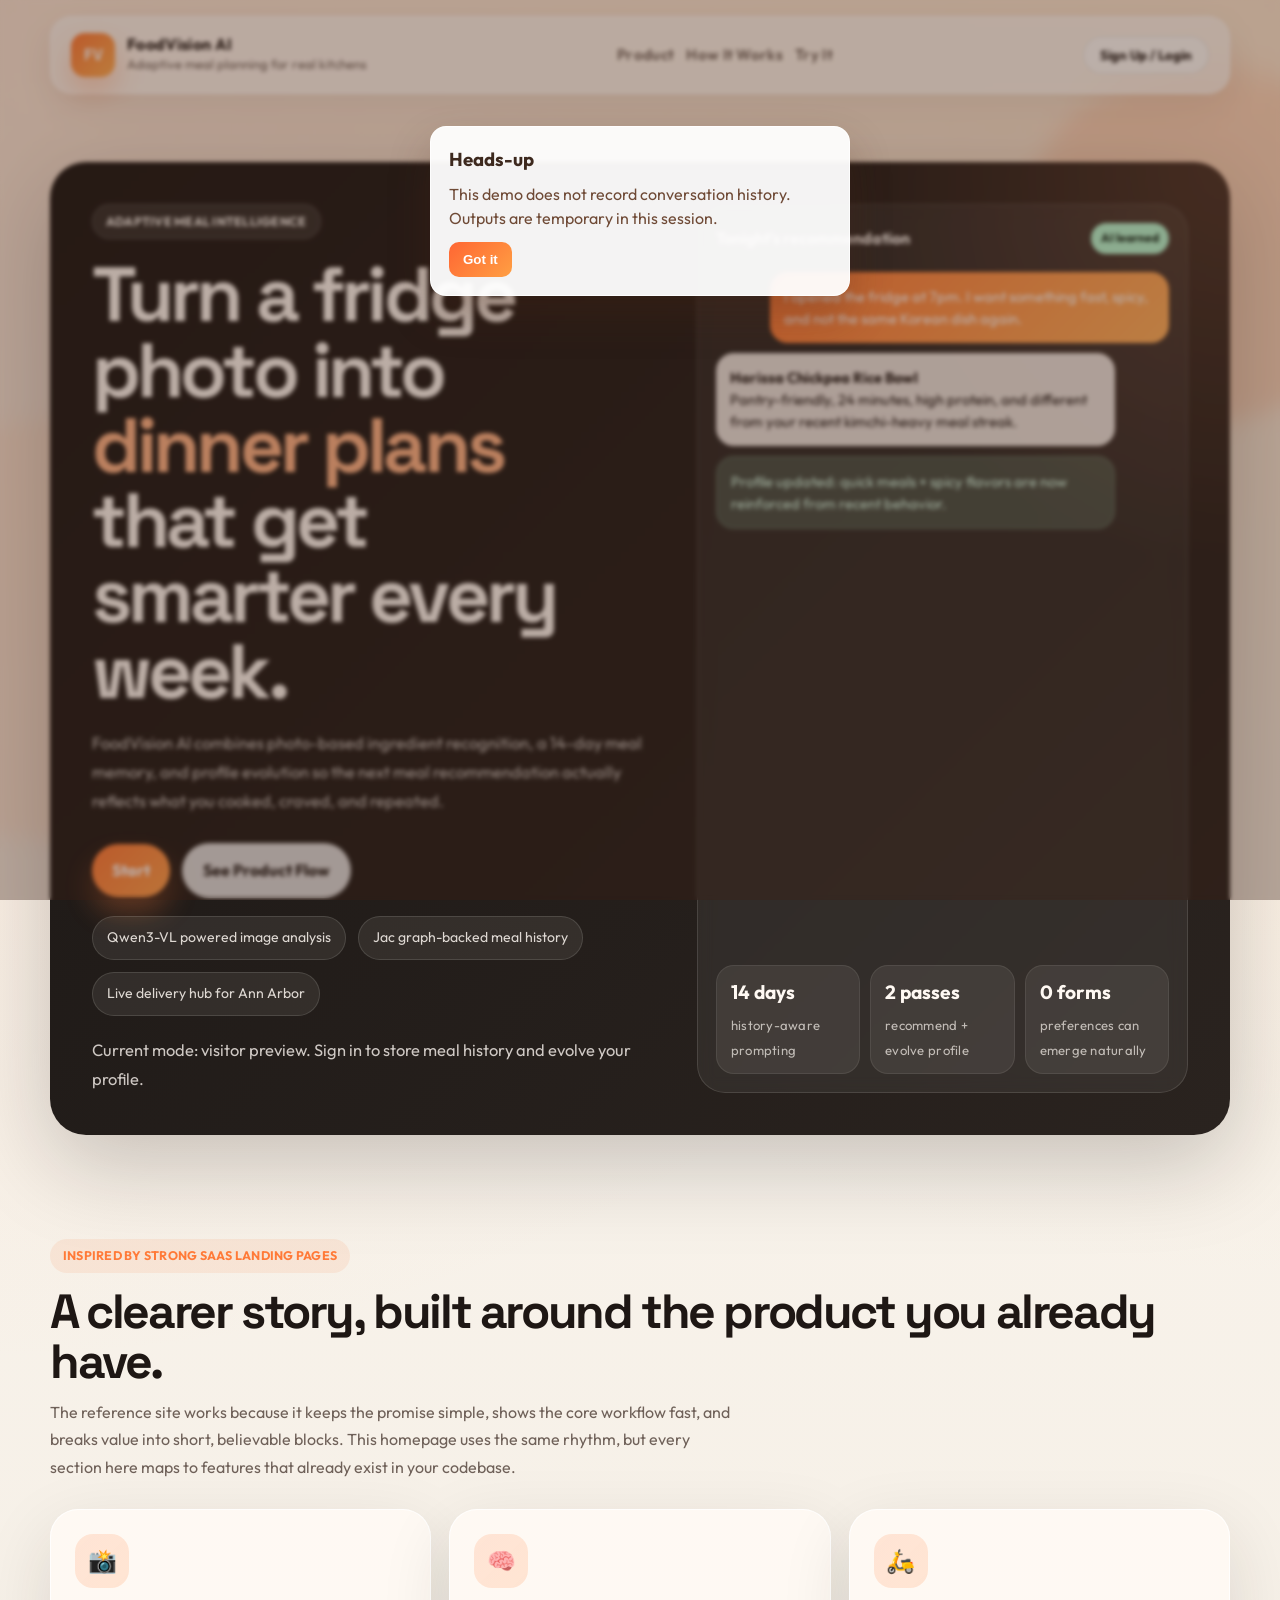
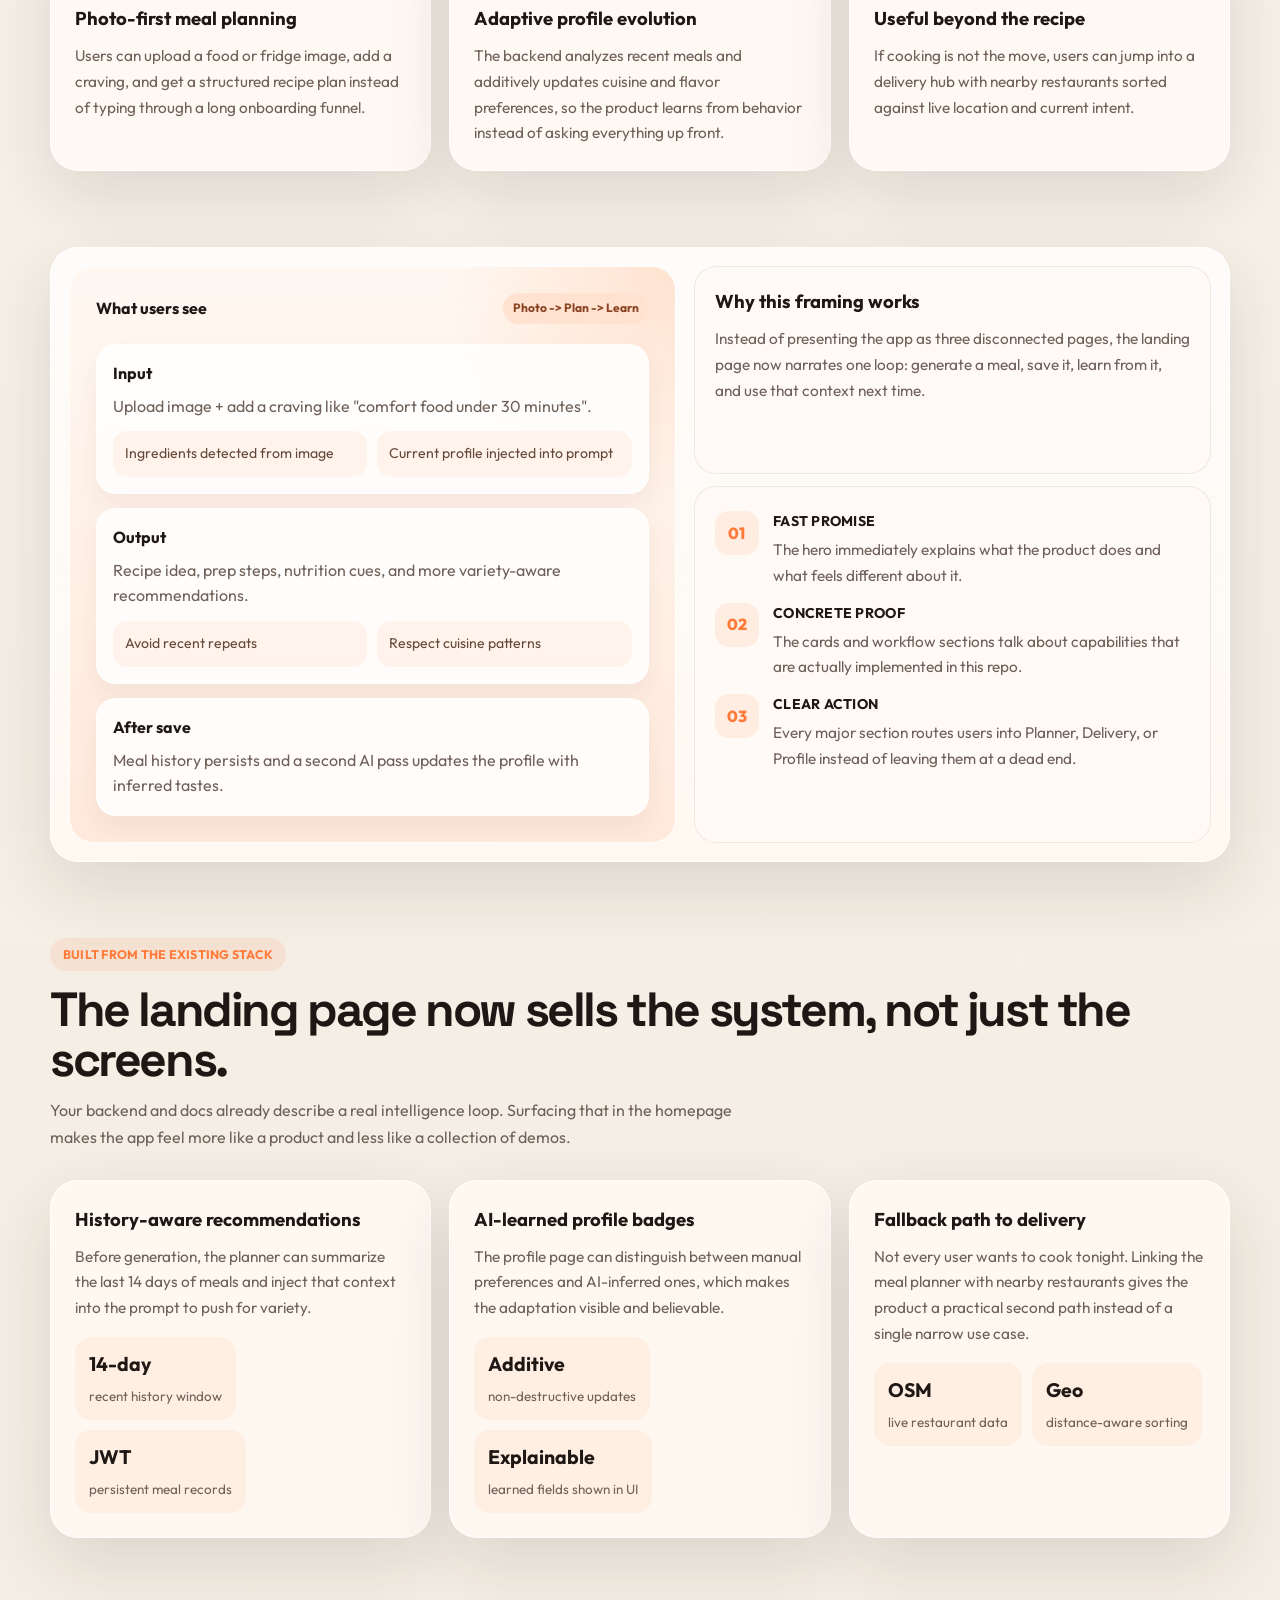
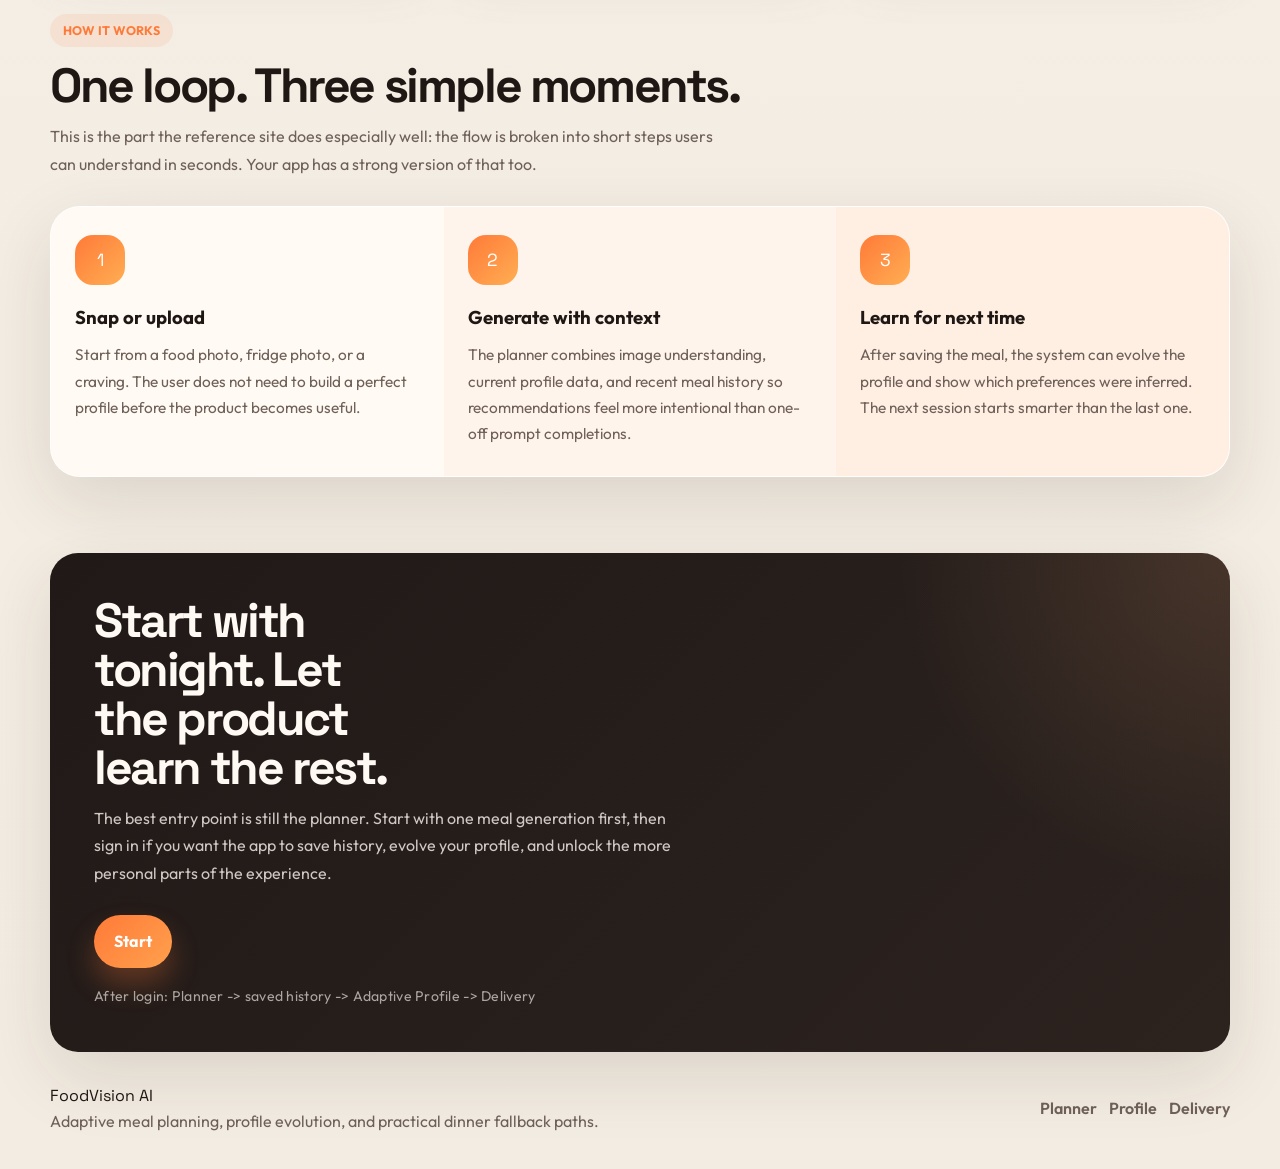
==== commit 96783dd2: "minor" ====
--- a/index.html
+++ b/index.html
@@ -1,12 +1,15 @@
 <!DOCTYPE html>
 <html lang="en">
+
 <head>
   <meta charset="UTF-8" />
   <meta name="viewport" content="width=device-width, initial-scale=1.0" />
   <title>FoodVision AI | Adaptive Meal Planner</title>
   <link rel="preconnect" href="https://fonts.googleapis.com" />
   <link rel="preconnect" href="https://fonts.gstatic.com" crossorigin />
-  <link href="https://fonts.googleapis.com/css2?family=Outfit:wght@300;400;500;600;700;800&amp;family=Space+Grotesk:wght@500;700&amp;display=swap" rel="stylesheet" />
+  <link
+    href="https://fonts.googleapis.com/css2?family=Outfit:wght@300;400;500;600;700;800&amp;family=Space+Grotesk:wght@500;700&amp;display=swap"
+    rel="stylesheet" />
   <link rel="stylesheet" href="theme.css" />
   <style>
     :root {
@@ -750,6 +753,7 @@
     }
 
     @media (max-width: 1024px) {
+
       .landing-hero-card,
       .landing-storyboard,
       .landing-data-grid {
@@ -822,6 +826,7 @@
     }
   </style>
 </head>
+
 <body class="landing-body">
   <div class="landing-shell">
     <div class="landing-noise" aria-hidden="true"></div>
@@ -840,9 +845,7 @@
           <nav class="landing-nav-links" aria-label="Primary">
             <a class="landing-nav-link" href="#product">Product</a>
             <a class="landing-nav-link" href="#how-it-works">How It Works</a>
-            <a class="landing-nav-link" href="calories.html">Planner</a>
-            <a class="landing-nav-link" href="delivery.html">Delivery</a>
-            <a class="landing-nav-link" href="profile.html">Profile</a>
+            <a class="landing-nav-link" href="food-login.html?return=calories.html">Try It</a>
           </nav>
 
           <div class="landing-nav-actions">
@@ -1027,7 +1030,8 @@
                     <div class="landing-bullet-mark">02</div>
                     <div class="landing-bullet-copy">
                       <span class="landing-bullet-label">Concrete proof</span>
-                      <p>The cards and workflow sections talk about capabilities that are actually implemented in this repo.</p>
+                      <p>The cards and workflow sections talk about capabilities that are actually implemented in this
+                        repo.</p>
                     </div>
                   </div>
 
@@ -1035,7 +1039,8 @@
                     <div class="landing-bullet-mark">03</div>
                     <div class="landing-bullet-copy">
                       <span class="landing-bullet-label">Clear action</span>
-                      <p>Every major section routes users into Planner, Delivery, or Profile instead of leaving them at a dead end.</p>
+                      <p>Every major section routes users into Planner, Delivery, or Profile instead of leaving them at
+                        a dead end.</p>
                     </div>
                   </div>
                 </div>
@@ -1258,4 +1263,5 @@
     })();
   </script>
 </body>
-</html>
+
+</html>
--- a/theme.css
+++ b/theme.css
@@ -1,353 +1,363 @@
-:root {
-  --bg-1: #fff4e8;
-  --bg-2: #ffd7b8;
-  --bg-3: #ff9f7a;
-  --card: rgba(255, 255, 255, 0.78);
-  --card-strong: rgba(255, 255, 255, 0.92);
-  --text: #3d291e;
-  --muted: #805941;
-  --accent: #ff6633;
-  --accent-2: #ff9f43;
-  --success: #1f9d55;
-  --error: #d64545;
-  --ring: rgba(255, 102, 51, 0.25);
-  --shadow: 0 20px 50px rgba(80, 40, 20, 0.2);
-}
-
-* {
-  box-sizing: border-box;
-}
-
-body {
-  margin: 0;
-  min-height: 100vh;
-  font-family: "Outfit", sans-serif;
-  color: var(--text);
-  background:
-    linear-gradient(120deg, rgba(255, 248, 239, 0.86), rgba(255, 240, 226, 0.74)),
-    url("https://images.unsplash.com/photo-1498837167922-ddd27525d352?auto=format&fit=crop&w=2000&q=80") center/cover fixed no-repeat;
-}
-
-.bg-orbs {
-  position: fixed;
-  inset: 0;
-  pointer-events: none;
-  z-index: 0;
-}
-
-.orb {
-  position: absolute;
-  border-radius: 999px;
-  filter: blur(2px);
-  opacity: 0.55;
-  animation: drift 14s ease-in-out infinite;
-}
-
-.orb:nth-child(1) {
-  width: 220px;
-  height: 220px;
-  background: #ffe6c6;
-  left: 6%;
-  top: 7%;
-}
-
-.orb:nth-child(2) {
-  width: 170px;
-  height: 170px;
-  background: #ffb385;
-  right: 8%;
-  top: 12%;
-  animation-delay: 1.2s;
-}
-
-.orb:nth-child(3) {
-  width: 260px;
-  height: 260px;
-  background: #ffdbb5;
-  left: 24%;
-  bottom: -40px;
-  animation-delay: 2.8s;
-}
-
-.orb:nth-child(4) {
-  width: 190px;
-  height: 190px;
-  background: #ff9b7e;
-  right: 20%;
-  bottom: 6%;
-  animation-delay: 3.4s;
-}
-
-@keyframes drift {
-  0%,
-  100% { transform: translateY(0) translateX(0); }
-  50% { transform: translateY(-14px) translateX(8px); }
-}
-
-.page {
-  position: relative;
-  z-index: 1;
-  max-width: 1120px;
-  margin: 0 auto;
-  padding: 20px;
-}
-
-.topbar {
-  background: var(--card);
-  border: 1px solid rgba(255, 255, 255, 0.5);
-  box-shadow: var(--shadow);
-  border-radius: 18px;
-  backdrop-filter: blur(9px);
-  display: flex;
-  align-items: center;
-  justify-content: space-between;
-  gap: 12px;
-  padding: 12px 16px;
-  position: sticky;
-  top: 12px;
-  z-index: 20;
-}
-
-.brand {
-  display: flex;
-  align-items: center;
-  gap: 10px;
-  font-weight: 800;
-}
-
-.brand-badge {
-  width: 38px;
-  height: 38px;
-  border-radius: 12px;
-  background: linear-gradient(135deg, var(--accent), var(--accent-2));
-  color: #fff;
-  display: grid;
-  place-items: center;
-  box-shadow: 0 10px 24px rgba(255, 102, 51, 0.3);
-}
-
-.nav-links {
-  display: flex;
-  flex-wrap: wrap;
-  gap: 8px;
-}
-
-.nav-link {
-  text-decoration: none;
-  color: #7a3d1f;
-  font-weight: 600;
-  padding: 8px 12px;
-  border-radius: 999px;
-  background: rgba(255, 255, 255, 0.72);
-  border: 1px solid rgba(255, 255, 255, 0.8);
-  transition: transform .2s ease, box-shadow .2s ease, background .2s ease;
-}
-
-.nav-link:hover {
-  transform: translateY(-1px) scale(1.04);
-  box-shadow: 0 8px 18px rgba(80, 40, 20, 0.14);
-}
-
-.nav-link.active {
-  background: linear-gradient(135deg, var(--accent), var(--accent-2));
-  color: #fff;
-  border-color: transparent;
-}
-
-.pill-btn,
-.ghost-btn {
-  border: none;
-  cursor: pointer;
-  border-radius: 999px;
-  font-weight: 700;
-  padding: 10px 15px;
-  font-family: inherit;
-  transition: transform .16s ease, box-shadow .16s ease, filter .16s ease;
-  position: relative;
-  overflow: hidden;
-}
-
-.pill-btn {
-  color: #fff;
-  background: linear-gradient(120deg, #ff6633, #ff9f43, #ff7043);
-  background-size: 180% 180%;
-  animation: gradientShift 2.8s ease infinite;
-  box-shadow: 0 10px 24px rgba(255, 102, 51, 0.28);
-}
-
-.ghost-btn {
-  color: #7a3d1f;
-  background: rgba(255, 255, 255, 0.8);
-  border: 1px solid rgba(255, 255, 255, 0.75);
-}
-
-.pill-btn::before,
-.ghost-btn::before {
-  content: "";
-  position: absolute;
-  left: -60%;
-  top: -150%;
-  width: 38%;
-  height: 320%;
-  transform: rotate(22deg);
-  background: linear-gradient(90deg, transparent, rgba(255,255,255,.45), transparent);
-  opacity: 0;
-}
-
-.pill-btn::after,
-.ghost-btn::after {
-  content: "";
-  position: absolute;
-  inset: -3px;
-  border-radius: 999px;
-  border: 2px solid rgba(255, 150, 95, 0.0);
-  pointer-events: none;
-}
-
-.pill-btn:hover,
-.ghost-btn:hover {
-  transform: translateY(-3px) scale(1.08);
-  box-shadow: 0 18px 30px rgba(80, 40, 20, 0.26);
-  filter: saturate(1.1);
-}
-
-.pill-btn:hover::before,
-.ghost-btn:hover::before {
-  opacity: 1;
-  animation: btnShine 1.2s linear infinite;
-}
-
-.pill-btn:hover::after,
-.ghost-btn:hover::after {
-  border-color: rgba(255, 146, 87, 0.5);
-  animation: btnPulse 1s ease-in-out infinite;
-}
-
-.pill-btn:active,
-.ghost-btn:active {
-  transform: translateY(0) scale(0.97);
-}
-
-.panel {
-  margin-top: 18px;
-  background: var(--card);
-  border: 1px solid rgba(255, 255, 255, 0.48);
-  border-radius: 22px;
-  box-shadow: var(--shadow);
-  backdrop-filter: blur(8px);
-  padding: clamp(18px, 3vw, 28px);
-  animation: panelRise .45s ease both;
-}
-
-.panel h1,
-.panel h2,
-.panel h3 {
-  margin-top: 0;
-}
-
-.grid {
-  display: grid;
-  gap: 16px;
-}
-
-.grid-3 {
-  grid-template-columns: repeat(3, minmax(0, 1fr));
-}
-
-.grid-2 {
-  grid-template-columns: repeat(2, minmax(0, 1fr));
-}
-
-.card {
-  background: var(--card-strong);
-  border: 1px solid rgba(255, 255, 255, 0.75);
-  border-radius: 18px;
-  padding: 16px;
-  transition: transform .22s ease, box-shadow .22s ease;
-}
-
-.card:hover {
-  transform: translateY(-2px);
-  box-shadow: 0 16px 26px rgba(80, 40, 20, 0.14);
-}
-
-.input,
-textarea,
-select {
-  width: 100%;
-  padding: 12px 14px;
-  border-radius: 12px;
-  border: 1px solid rgba(167, 118, 89, 0.35);
-  background: rgba(255, 255, 255, 0.9);
-  color: var(--text);
-  font-size: 0.98rem;
-  outline: none;
-}
-
-.input:focus,
-textarea:focus,
-select:focus {
-  border-color: var(--accent);
-  box-shadow: 0 0 0 4px var(--ring);
-}
-
-.status {
-  min-height: 20px;
-  font-size: 0.9rem;
-  font-weight: 600;
-}
-
-.status.success {
-  color: var(--success);
-}
-
-.status.error {
-  color: var(--error);
-}
-
-.hint {
-  color: var(--muted);
-  font-size: 0.9rem;
-}
-
-.hidden {
-  display: none !important;
-}
-
-@keyframes panelRise {
-  from {
-    opacity: 0;
-    transform: translateY(8px);
-  }
-  to {
-    opacity: 1;
-    transform: translateY(0);
-  }
-}
-
-@keyframes gradientShift {
-  0% { background-position: 0% 50%; }
-  50% { background-position: 100% 50%; }
-  100% { background-position: 0% 50%; }
-}
-
-@keyframes btnShine {
-  from { left: -60%; }
-  to { left: 140%; }
-}
-
-@keyframes btnPulse {
-  0% { transform: scale(0.96); opacity: .65; }
-  100% { transform: scale(1.06); opacity: 0; }
-}
-
-@media (max-width: 960px) {
-  .grid-3,
-  .grid-2 {
-    grid-template-columns: 1fr;
-  }
-
-  .topbar {
-    flex-wrap: wrap;
-  }
-}
+:root {
+  --bg-1: #fff7ef;
+  --bg-2: #ffe7d0;
+  --bg-3: #ffd0a8;
+  --card: rgba(255, 255, 255, 0.82);
+  --card-strong: rgba(255, 255, 255, 0.96);
+  --text: #2b1b12;
+  --muted: #8a5f44;
+  --accent: #ff6633;
+  --accent-2: #ff9543;
+  --success: #1f9d55;
+  --error: #d64545;
+  --ring: rgba(255, 102, 51, 0.22);
+  --line: rgba(120, 72, 40, 0.14);
+  --shadow-sm: 0 4px 14px rgba(80, 40, 20, 0.08);
+  --shadow: 0 18px 40px rgba(80, 40, 20, 0.14);
+  --shadow-lg: 0 30px 60px rgba(80, 40, 20, 0.18);
+}
+
+* {
+  box-sizing: border-box;
+}
+
+html, body {
+  margin: 0;
+}
+
+body {
+  min-height: 100vh;
+  font-family: "Outfit", "Inter", system-ui, sans-serif;
+  color: var(--text);
+  line-height: 1.55;
+  background:
+    radial-gradient(1100px 520px at 88% -6%, #ffd7b4 0%, rgba(255, 215, 180, 0) 60%),
+    radial-gradient(900px 480px at -6% 12%, #ffe3c7 0%, rgba(255, 227, 199, 0) 55%),
+    radial-gradient(720px 400px at 60% 120%, #ffc79c 0%, rgba(255, 199, 156, 0) 55%),
+    linear-gradient(180deg, #fff9f2 0%, #fff3e6 100%);
+  background-attachment: fixed;
+}
+
+.bg-orbs {
+  position: fixed;
+  inset: 0;
+  pointer-events: none;
+  z-index: 0;
+}
+
+.orb {
+  position: absolute;
+  border-radius: 999px;
+  filter: blur(34px);
+  opacity: 0.38;
+}
+
+.orb:nth-child(1) {
+  width: 380px;
+  height: 380px;
+  background: #ffcfa7;
+  left: -80px;
+  top: -60px;
+}
+
+.orb:nth-child(2) {
+  width: 260px;
+  height: 260px;
+  background: #ffb385;
+  right: -40px;
+  top: 22%;
+}
+
+.orb:nth-child(3) {
+  width: 320px;
+  height: 320px;
+  background: #ffdcb8;
+  left: 28%;
+  bottom: -120px;
+}
+
+.orb:nth-child(4) {
+  width: 220px;
+  height: 220px;
+  background: #ffa778;
+  right: 18%;
+  bottom: -60px;
+}
+
+.page {
+  position: relative;
+  z-index: 1;
+  max-width: 1200px;
+  margin: 0 auto;
+  padding: 20px 24px 64px;
+}
+
+.topbar {
+  background: rgba(255, 252, 246, 0.82);
+  border: 1px solid var(--line);
+  box-shadow: var(--shadow-sm);
+  border-radius: 18px;
+  backdrop-filter: saturate(1.2) blur(12px);
+  -webkit-backdrop-filter: saturate(1.2) blur(12px);
+  display: flex;
+  align-items: center;
+  justify-content: space-between;
+  gap: 12px;
+  padding: 12px 16px;
+  position: sticky;
+  top: 12px;
+  z-index: 20;
+}
+
+.brand {
+  display: flex;
+  align-items: center;
+  gap: 10px;
+  font-weight: 800;
+  letter-spacing: -0.01em;
+}
+
+.brand-badge {
+  width: 38px;
+  height: 38px;
+  border-radius: 12px;
+  background: linear-gradient(135deg, var(--accent), var(--accent-2));
+  color: #fff;
+  display: grid;
+  place-items: center;
+  box-shadow: 0 10px 22px rgba(255, 102, 51, 0.28);
+  font-size: 1.05rem;
+}
+
+.nav-links {
+  display: flex;
+  flex-wrap: wrap;
+  gap: 4px;
+}
+
+.nav-link {
+  text-decoration: none;
+  color: #5a3620;
+  font-weight: 600;
+  padding: 8px 14px;
+  border-radius: 999px;
+  background: transparent;
+  border: 1px solid transparent;
+  font-size: 0.94rem;
+  transition: background .18s ease, color .18s ease, border-color .18s ease;
+}
+
+.nav-link:hover {
+  background: rgba(255, 235, 214, 0.7);
+  border-color: var(--line);
+}
+
+.nav-link.active {
+  background: linear-gradient(135deg, var(--accent), var(--accent-2));
+  color: #fff;
+  border-color: transparent;
+  box-shadow: 0 8px 20px rgba(255, 102, 51, 0.28);
+}
+
+.pill-btn,
+.ghost-btn {
+  border: none;
+  cursor: pointer;
+  border-radius: 999px;
+  font-weight: 700;
+  padding: 11px 20px;
+  font-family: inherit;
+  font-size: 0.95rem;
+  letter-spacing: -0.005em;
+  transition: transform .18s ease, box-shadow .18s ease, background .18s ease;
+  position: relative;
+}
+
+.pill-btn {
+  color: #fff;
+  background: linear-gradient(135deg, #ff6633 0%, #ff8a3d 100%);
+  box-shadow: 0 10px 24px rgba(255, 102, 51, 0.28);
+}
+
+.ghost-btn {
+  color: #7a3d1f;
+  background: rgba(255, 255, 255, 0.88);
+  border: 1px solid var(--line);
+}
+
+.pill-btn:hover {
+  transform: translateY(-2px);
+  box-shadow: 0 16px 30px rgba(255, 102, 51, 0.34);
+}
+
+.ghost-btn:hover {
+  transform: translateY(-2px);
+  background: #fff;
+  box-shadow: var(--shadow-sm);
+}
+
+.pill-btn:active,
+.ghost-btn:active {
+  transform: translateY(0);
+}
+
+.panel {
+  margin-top: 22px;
+  background: var(--card);
+  border: 1px solid var(--line);
+  border-radius: 22px;
+  box-shadow: var(--shadow);
+  backdrop-filter: blur(10px);
+  -webkit-backdrop-filter: blur(10px);
+  padding: clamp(20px, 3vw, 32px);
+}
+
+.panel h1,
+.panel h2,
+.panel h3 {
+  margin-top: 0;
+  letter-spacing: -0.02em;
+}
+
+.panel h2 {
+  font-size: clamp(1.3rem, 2vw, 1.7rem);
+  font-weight: 700;
+}
+
+.panel h3 {
+  font-size: 1.1rem;
+  font-weight: 700;
+}
+
+.grid {
+  display: grid;
+  gap: 16px;
+}
+
+.grid-3 {
+  grid-template-columns: repeat(3, minmax(0, 1fr));
+}
+
+.grid-2 {
+  grid-template-columns: repeat(2, minmax(0, 1fr));
+}
+
+.card {
+  background: var(--card-strong);
+  border: 1px solid var(--line);
+  border-radius: 18px;
+  padding: 18px;
+  box-shadow: var(--shadow-sm);
+  transition: transform .2s ease, box-shadow .2s ease, border-color .2s ease;
+}
+
+.card:hover {
+  transform: translateY(-2px);
+  box-shadow: var(--shadow);
+  border-color: rgba(255, 147, 67, 0.35);
+}
+
+.input,
+textarea,
+select {
+  width: 100%;
+  padding: 12px 14px;
+  border-radius: 12px;
+  border: 1px solid var(--line);
+  background: rgba(255, 255, 255, 0.94);
+  color: var(--text);
+  font-family: inherit;
+  font-size: 0.96rem;
+  outline: none;
+  transition: border-color .15s ease, box-shadow .15s ease;
+}
+
+.input:focus,
+textarea:focus,
+select:focus {
+  border-color: var(--accent);
+  box-shadow: 0 0 0 4px var(--ring);
+}
+
+.status {
+  min-height: 20px;
+  font-size: 0.9rem;
+  font-weight: 600;
+}
+
+.status.success {
+  color: var(--success);
+}
+
+.status.error {
+  color: var(--error);
+}
+
+.hint {
+  color: var(--muted);
+  font-size: 0.92rem;
+  line-height: 1.55;
+}
+
+.hidden {
+  display: none !important;
+}
+
+.eyebrow {
+  display: inline-flex;
+  align-items: center;
+  gap: 6px;
+  font-size: 0.72rem;
+  font-weight: 700;
+  letter-spacing: 0.14em;
+  text-transform: uppercase;
+  color: var(--accent);
+  background: #fff1e5;
+  padding: 6px 12px;
+  border-radius: 999px;
+  border: 1px solid rgba(255, 102, 51, 0.2);
+}
+
+.eyebrow::before {
+  content: "";
+  width: 6px;
+  height: 6px;
+  border-radius: 999px;
+  background: var(--accent);
+  box-shadow: 0 0 0 3px rgba(255, 102, 51, 0.2);
+}
+
+.learned-pill {
+  display: inline-flex;
+  align-items: center;
+  gap: 5px;
+  font-size: 0.68rem;
+  font-weight: 800;
+  color: #0f7a3d;
+  background: #e6f7ec;
+  padding: 3px 9px;
+  border-radius: 999px;
+  letter-spacing: 0.06em;
+  text-transform: uppercase;
+  border: 1px solid rgba(31, 157, 85, 0.22);
+}
+
+.learned-pill::before {
+  content: "✨";
+  font-size: 0.8em;
+}
+
+@media (max-width: 960px) {
+  .grid-3,
+  .grid-2 {
+    grid-template-columns: 1fr;
+  }
+
+  .topbar {
+    flex-wrap: wrap;
+  }
+
+  .page {
+    padding: 16px 16px 48px;
+  }
+}
